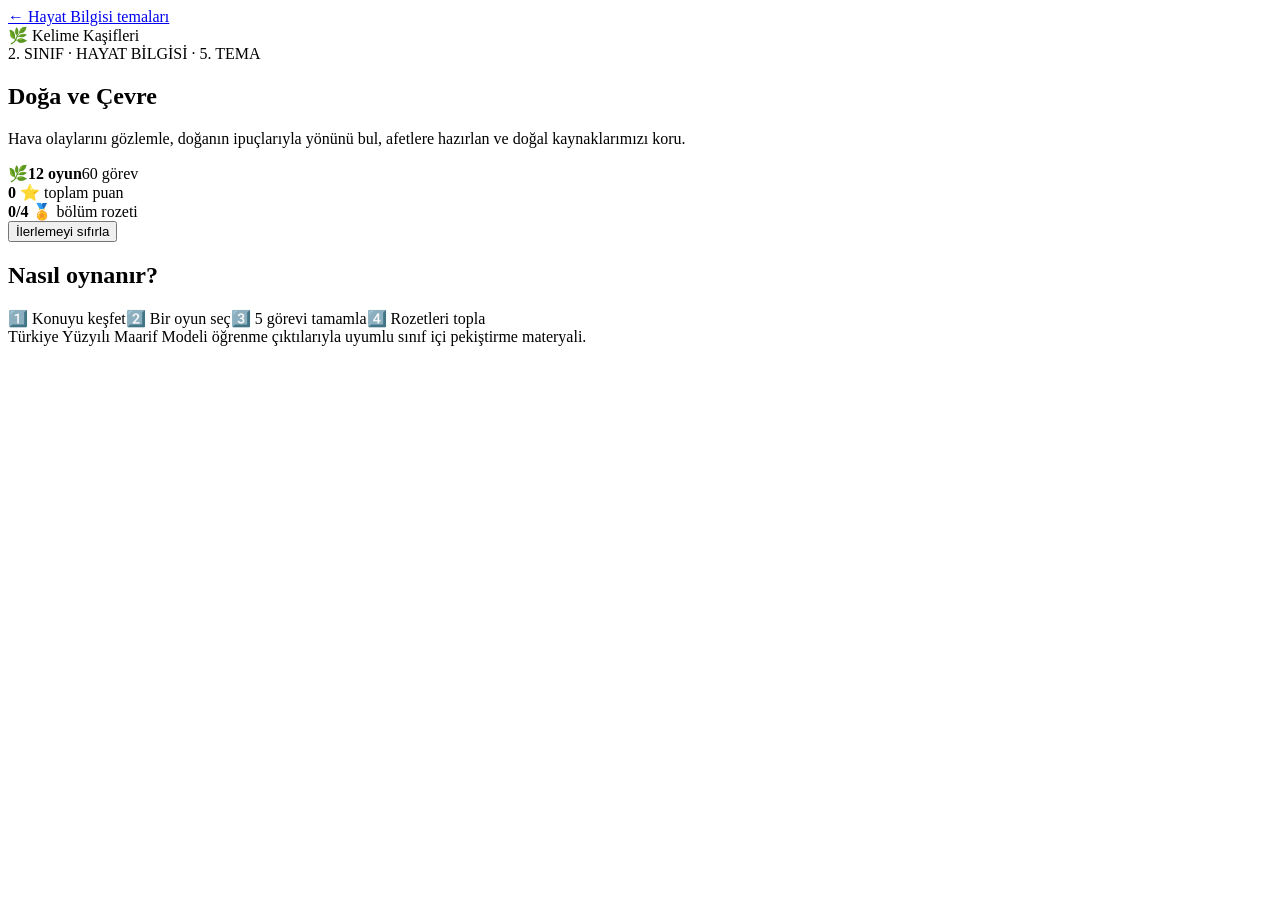
==== index.html @ 35b0f2c6 "Doga ve Cevre oyun sitesini kur" ====
<!doctype html>
<html lang="tr">
<head>
<meta charset="utf-8"><meta name="viewport" content="width=device-width,initial-scale=1">
<meta name="theme-color" content="#0f766e"><meta http-equiv="Cache-Control" content="no-cache, no-store, must-revalidate">
<title>Doğa ve Çevre | Kelime Kaşifleri</title>
<link rel="stylesheet" href="styles.css?v=1">
</head>
<body>
<header class="top"><a class="home" href="https://dilaleylak-svg.github.io/hayat-bilgisi/">← Hayat Bilgisi temaları</a><div class="brand">🌿 Kelime Kaşifleri</div></header>
<main>
<section class="hero">
<div><span class="eyebrow">2. SINIF · HAYAT BİLGİSİ · 5. TEMA</span><h1>Doğa ve Çevre</h1><p>Hava olaylarını gözlemle, doğanın ipuçlarıyla yönünü bul, afetlere hazırlan ve doğal kaynaklarımızı koru.</p></div>
<div class="hero-badge">🌿<b>12 oyun</b><span>60 görev</span></div>
</section>
<section class="progress"><div><b id="stars">0</b> ⭐ toplam puan</div><div><b id="badges">0/4</b> 🏅 bölüm rozeti</div><button id="reset" type="button">İlerlemeyi sıfırla</button></section>
<section class="how"><h2>Nasıl oynanır?</h2><div class="steps"><span>1️⃣ Konuyu keşfet</span><span>2️⃣ Bir oyun seç</span><span>3️⃣ 5 görevi tamamla</span><span>4️⃣ Rozetleri topla</span></div></section>
<section id="worlds" class="worlds"></section>
</main>
<div id="modal" class="modal" hidden><div class="gamebox">
<button id="close" class="close" aria-label="Oyunu kapat">✕</button>
<div id="gameHead"></div><div class="meter"><i id="bar"></i></div>
<div id="question"></div><div id="answers" class="answers"></div><div id="feedback" class="feedback" aria-live="polite"></div>
<button id="next" class="next" hidden>Sonraki görev →</button>
</div></div>
<footer>Türkiye Yüzyılı Maarif Modeli öğrenme çıktılarıyla uyumlu sınıf içi pekiştirme materyali.</footer>
<script src="app.js?v=1"></script>
</body></html>
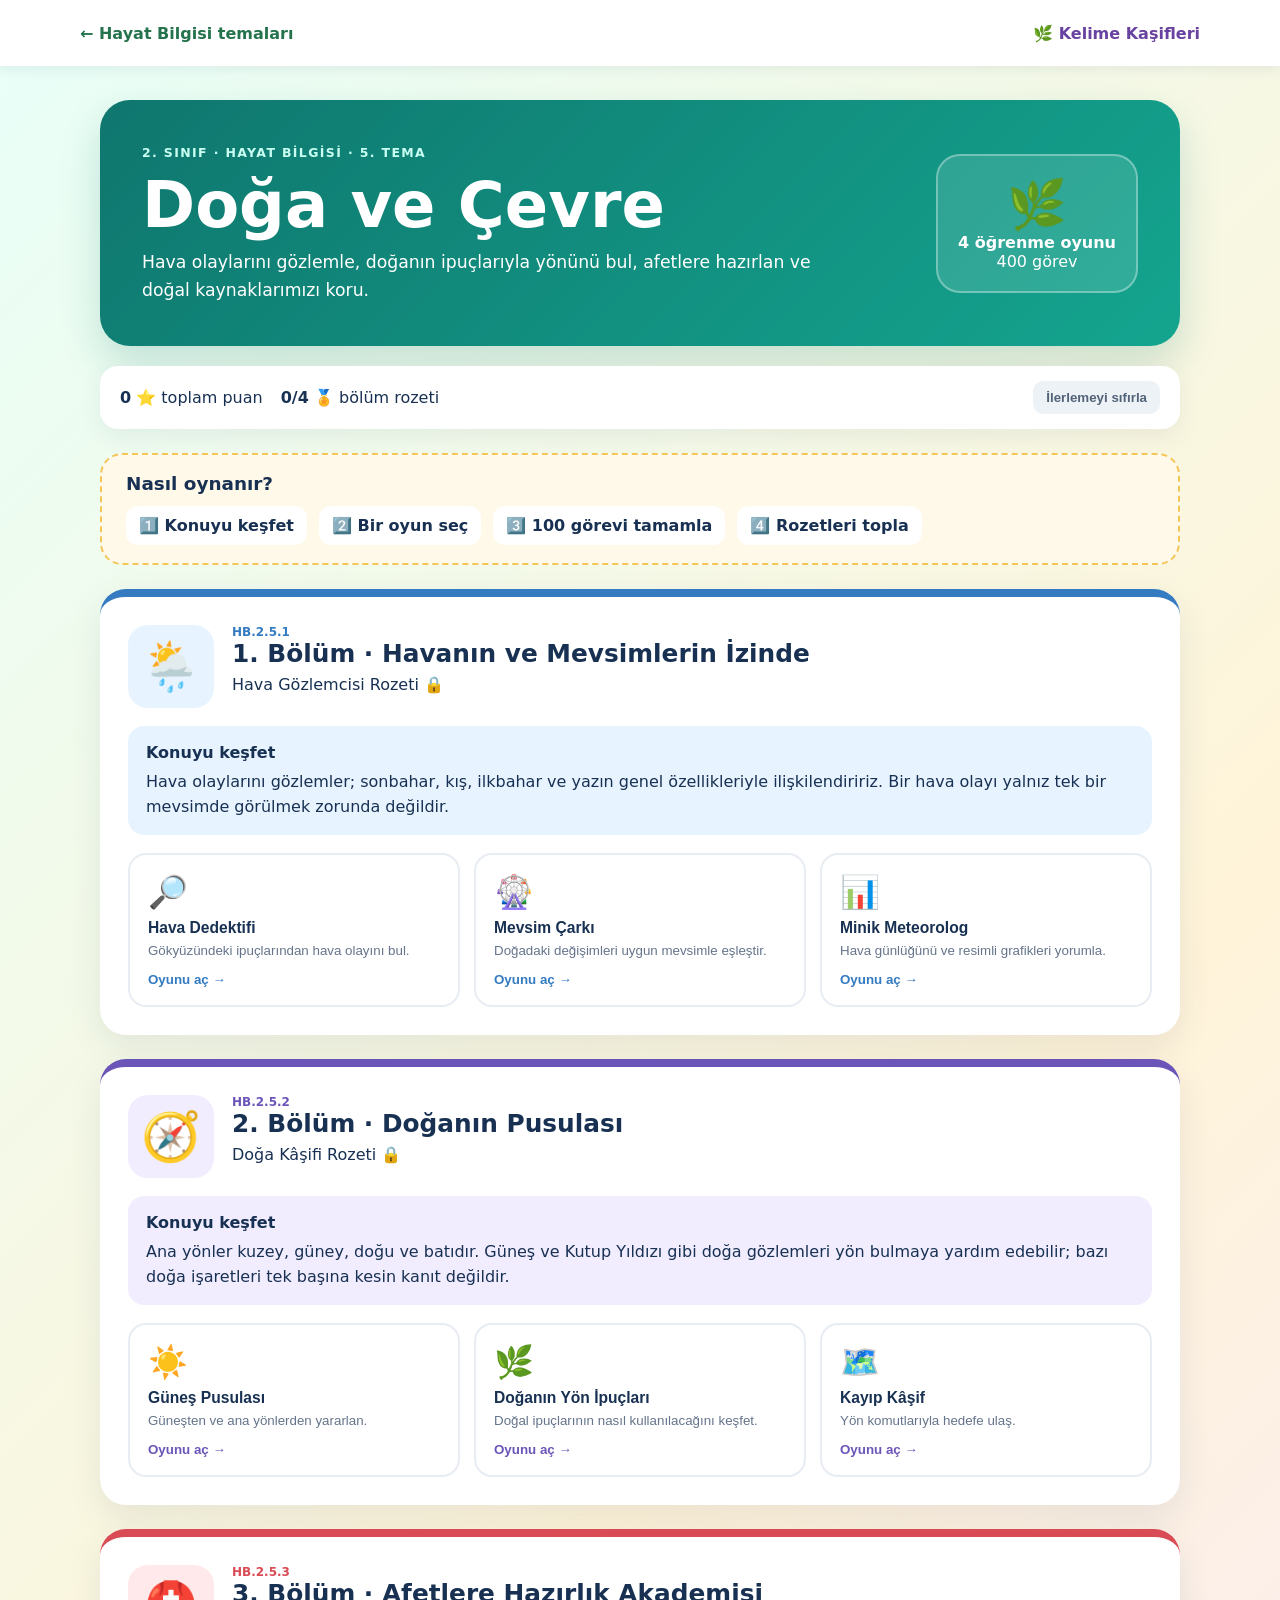
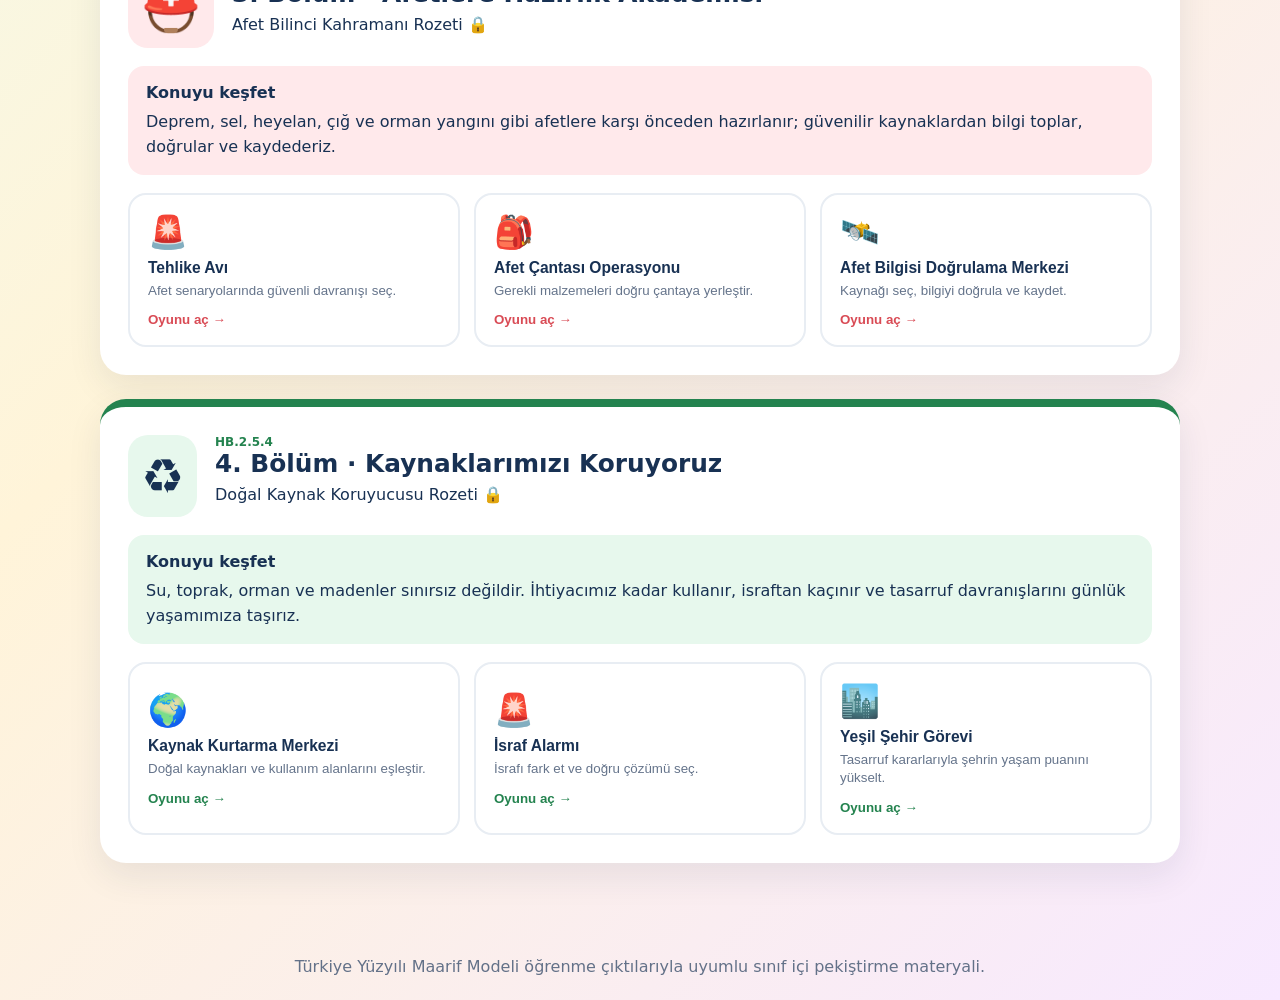
==== commit 53877650: "Tema sayacını 400 göreve güncelle" ====
--- a/index.html
+++ b/index.html
@@ -11,10 +11,10 @@
 <main>
 <section class="hero">
 <div><span class="eyebrow">2. SINIF · HAYAT BİLGİSİ · 5. TEMA</span><h1>Doğa ve Çevre</h1><p>Hava olaylarını gözlemle, doğanın ipuçlarıyla yönünü bul, afetlere hazırlan ve doğal kaynaklarımızı koru.</p></div>
-<div class="hero-badge">🌿<b>12 oyun</b><span>60 görev</span></div>
+<div class="hero-badge">🌿<b>4 öğrenme oyunu</b><span>400 görev</span></div>
 </section>
 <section class="progress"><div><b id="stars">0</b> ⭐ toplam puan</div><div><b id="badges">0/4</b> 🏅 bölüm rozeti</div><button id="reset" type="button">İlerlemeyi sıfırla</button></section>
-<section class="how"><h2>Nasıl oynanır?</h2><div class="steps"><span>1️⃣ Konuyu keşfet</span><span>2️⃣ Bir oyun seç</span><span>3️⃣ 5 görevi tamamla</span><span>4️⃣ Rozetleri topla</span></div></section>
+<section class="how"><h2>Nasıl oynanır?</h2><div class="steps"><span>1️⃣ Konuyu keşfet</span><span>2️⃣ Bir oyun seç</span><span>3️⃣ 100 görevi tamamla</span><span>4️⃣ Rozetleri topla</span></div></section>
 <section id="worlds" class="worlds"></section>
 </main>
 <div id="modal" class="modal" hidden><div class="gamebox">
@@ -24,5 +24,5 @@
 <button id="next" class="next" hidden>Sonraki görev →</button>
 </div></div>
 <footer>Türkiye Yüzyılı Maarif Modeli öğrenme çıktılarıyla uyumlu sınıf içi pekiştirme materyali.</footer>
-<script src="app.js?v=1"></script>
+<script src="app.js?v=100"></script>
 </body></html>
--- a/styles.css
+++ b/styles.css
@@ -0,0 +1 @@
+:root{--ink:#183153;--teal:#24734d;--mint:#e5f7ea;--gold:#f5b942;--paper:#fffdf7;--red:#e85d75}*{box-sizing:border-box}body{margin:0;font-family:Nunito,system-ui,-apple-system,"Segoe UI",sans-serif;color:var(--ink);background:linear-gradient(135deg,#e8fff8,#fff4d9 55%,#f7e9ff);min-height:100vh}.top{height:66px;background:#fff;display:flex;align-items:center;justify-content:space-between;padding:0 max(20px,calc((100% - 1120px)/2));box-shadow:0 2px 14px #163a5f18;position:sticky;top:0;z-index:5}.home{color:var(--teal);font-weight:900;text-decoration:none}.brand{font-weight:900;color:#6842a0}main{max-width:1120px;margin:auto;padding:34px 20px 70px}.hero{display:flex;align-items:center;justify-content:space-between;gap:30px;background:linear-gradient(135deg,#0f766e,#14a58f);color:white;border-radius:30px;padding:42px;box-shadow:0 18px 40px #0f766e33}.eyebrow{font-size:.78rem;font-weight:900;letter-spacing:.11em;color:#c9fff2}.hero h1{font-size:clamp(2rem,5vw,4rem);line-height:1;margin:12px 0}.hero p{max-width:700px;font-size:1.08rem;line-height:1.6;margin:0}.hero-badge{background:#ffffff20;border:2px solid #ffffff55;border-radius:24px;min-width:155px;padding:20px;text-align:center;font-size:3rem}.hero-badge b,.hero-badge span{display:block;font-size:1rem}.progress{margin:20px 0;display:flex;gap:18px;align-items:center;flex-wrap:wrap;background:white;border-radius:18px;padding:15px 20px;box-shadow:0 8px 25px #18315312}.progress div{font-size:1rem}.progress button{margin-left:auto;border:0;background:#edf2f7;color:#526277;border-radius:10px;padding:9px 13px;font-weight:700;cursor:pointer}.how{background:#fff9e9;border:2px dashed #f4c557;border-radius:22px;padding:18px 24px;margin:24px 0}.how h2{margin:0 0 12px;font-size:1.15rem}.steps{display:flex;gap:12px;flex-wrap:wrap}.steps span{background:white;border-radius:12px;padding:10px 13px;font-weight:800}.worlds{display:grid;gap:24px}.world{background:white;border-radius:26px;padding:28px;box-shadow:0 13px 35px #18315316;border-top:8px solid var(--c)}.world-head{display:flex;gap:18px;align-items:flex-start}.world-icon{font-size:3rem;background:var(--soft);border-radius:20px;padding:13px}.world h2{margin:0 0 7px;font-size:1.55rem}.code{font-size:.75rem;color:var(--c);font-weight:900}.intro{background:var(--soft);border-radius:16px;padding:15px 18px;margin:18px 0;line-height:1.55}.intro b{display:block;margin-bottom:4px}.cards{display:grid;grid-template-columns:repeat(3,1fr);gap:14px}.card{border:2px solid #e8edf3;background:#fff;border-radius:18px;padding:18px;text-align:left;cursor:pointer;transition:.2s;color:var(--ink)}.card:hover{transform:translateY(-3px);border-color:var(--c);box-shadow:0 9px 20px #18315315}.card .emoji{font-size:2rem}.card h3{margin:8px 0 5px}.card p{margin:0;color:#65748b;line-height:1.4}.card strong{display:block;color:var(--c);margin-top:12px}.modal{position:fixed;inset:0;background:#10243bd9;z-index:20;display:grid;place-items:center;padding:18px}.modal[hidden]{display:none}.gamebox{background:var(--paper);border-radius:28px;width:min(680px,100%);min-height:470px;padding:30px;position:relative;box-shadow:0 25px 80px #0008}.close{position:absolute;right:18px;top:16px;border:0;background:#edf2f7;width:38px;height:38px;border-radius:50%;font-size:1rem;cursor:pointer}.game-title{font-size:1.35rem;font-weight:950;margin-right:40px}.game-meta{color:#6b7890;margin-top:4px}.meter{height:10px;background:#e8edf3;border-radius:9px;margin:18px 0;overflow:hidden}.meter i{display:block;height:100%;width:0;background:linear-gradient(90deg,#16a085,#f5b942);transition:.3s}.qno{font-weight:900;color:var(--teal);font-size:.85rem}.prompt{font-size:1.35rem;font-weight:900;margin:10px 0}.scene{text-align:center;font-size:2.3rem;background:#f3f8fb;border-radius:16px;padding:15px;margin-bottom:15px;white-space:pre-line}.answers{display:grid;grid-template-columns:1fr 1fr;gap:11px}.answer{border:2px solid #dbe4ec;background:white;border-radius:14px;padding:13px;font-size:1rem;font-weight:750;color:var(--ink);cursor:pointer}.answer:hover{border-color:#14a58f}.answer.good{background:#dcfce7;border-color:#22a45b}.answer.bad{background:#ffe4e8;border-color:#e85d75}.answer:disabled{cursor:default}.feedback{min-height:48px;margin-top:15px;font-weight:800}.next{display:block;margin-left:auto;border:0;border-radius:13px;background:var(--teal);color:#fff;padding:12px 18px;font-weight:900;cursor:pointer}.result{text-align:center;padding:25px 5px}.result .cup{font-size:5rem}.result h2{font-size:2rem;margin:10px}.result p{font-size:1.1rem}.play-again{border:0;border-radius:13px;background:var(--teal);color:white;padding:13px 20px;font-weight:900;cursor:pointer}footer{text-align:center;padding:24px;color:#637188}@media(max-width:760px){.hero{padding:28px;align-items:flex-start}.hero-badge{display:none}.cards{grid-template-columns:1fr}.world{padding:20px}.answers{grid-template-columns:1fr}.progress button{margin-left:0}.gamebox{padding:24px 18px}.top{padding:0 15px}}
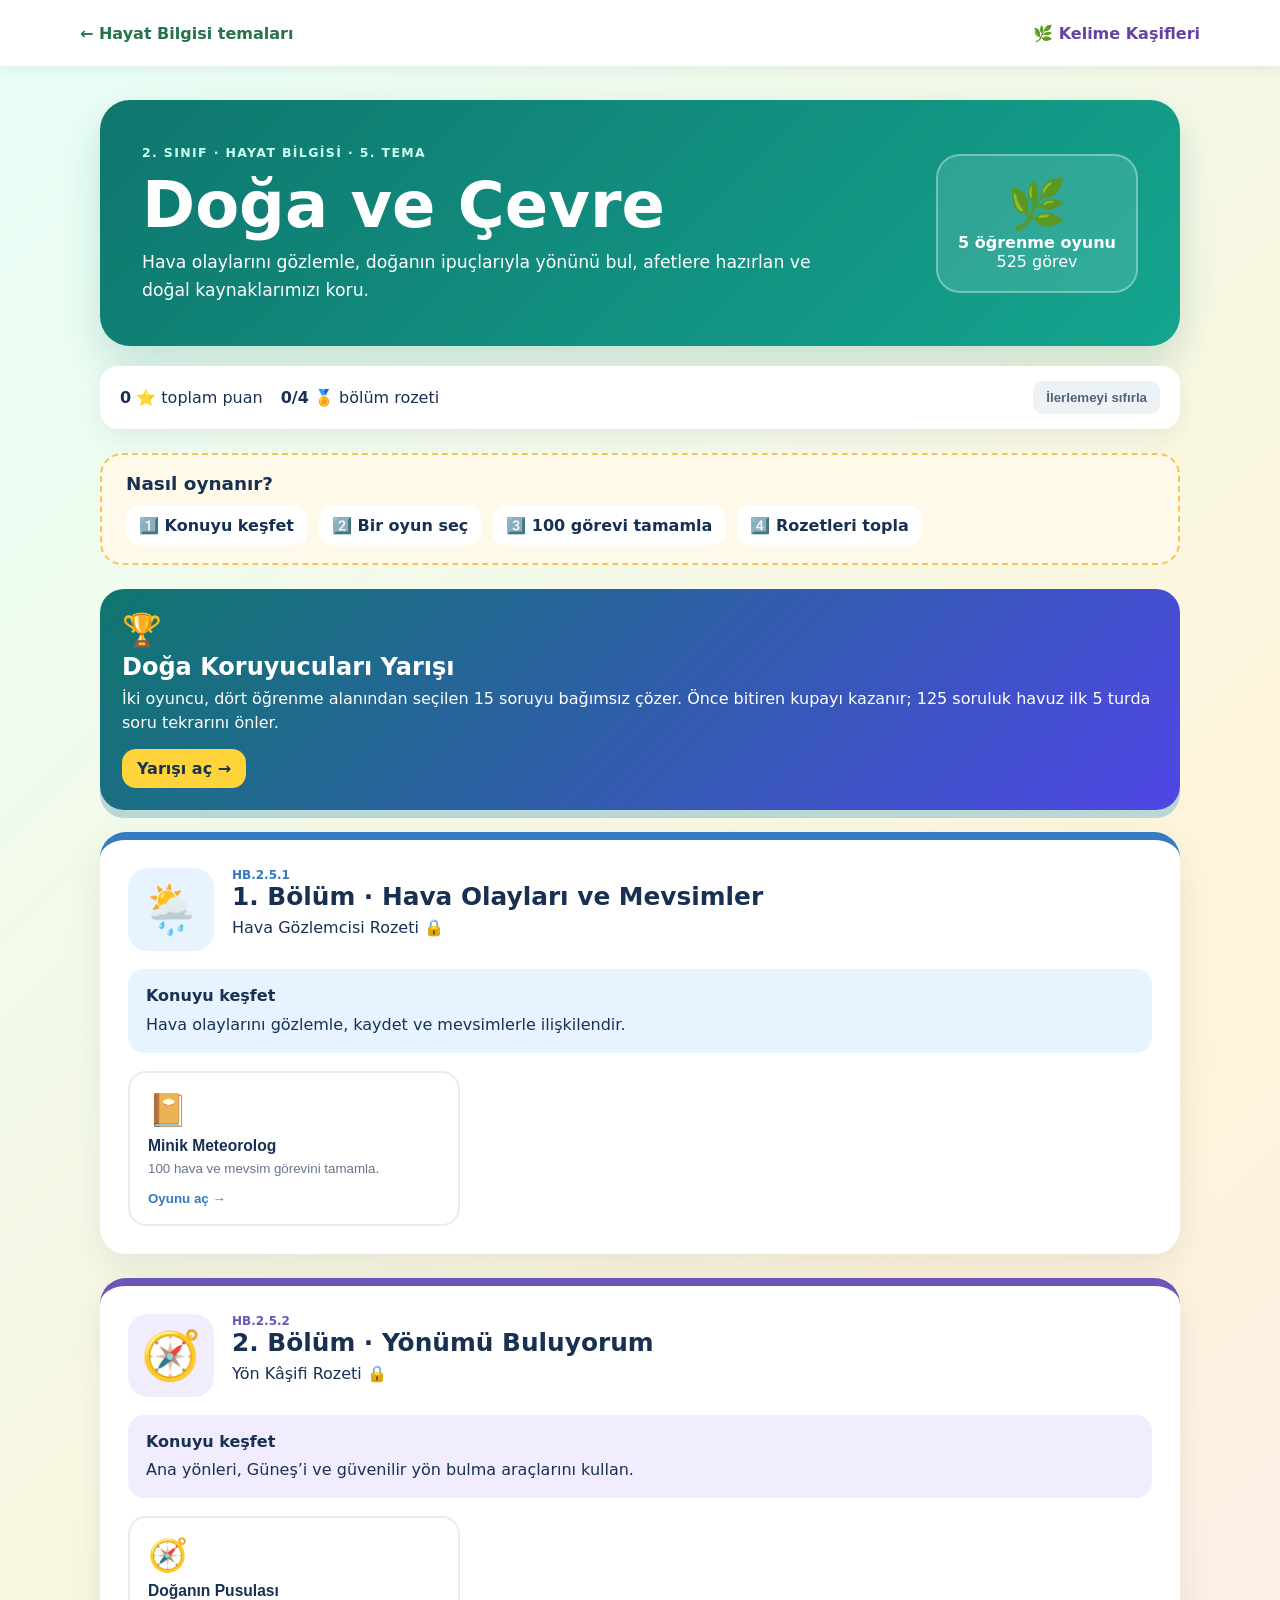
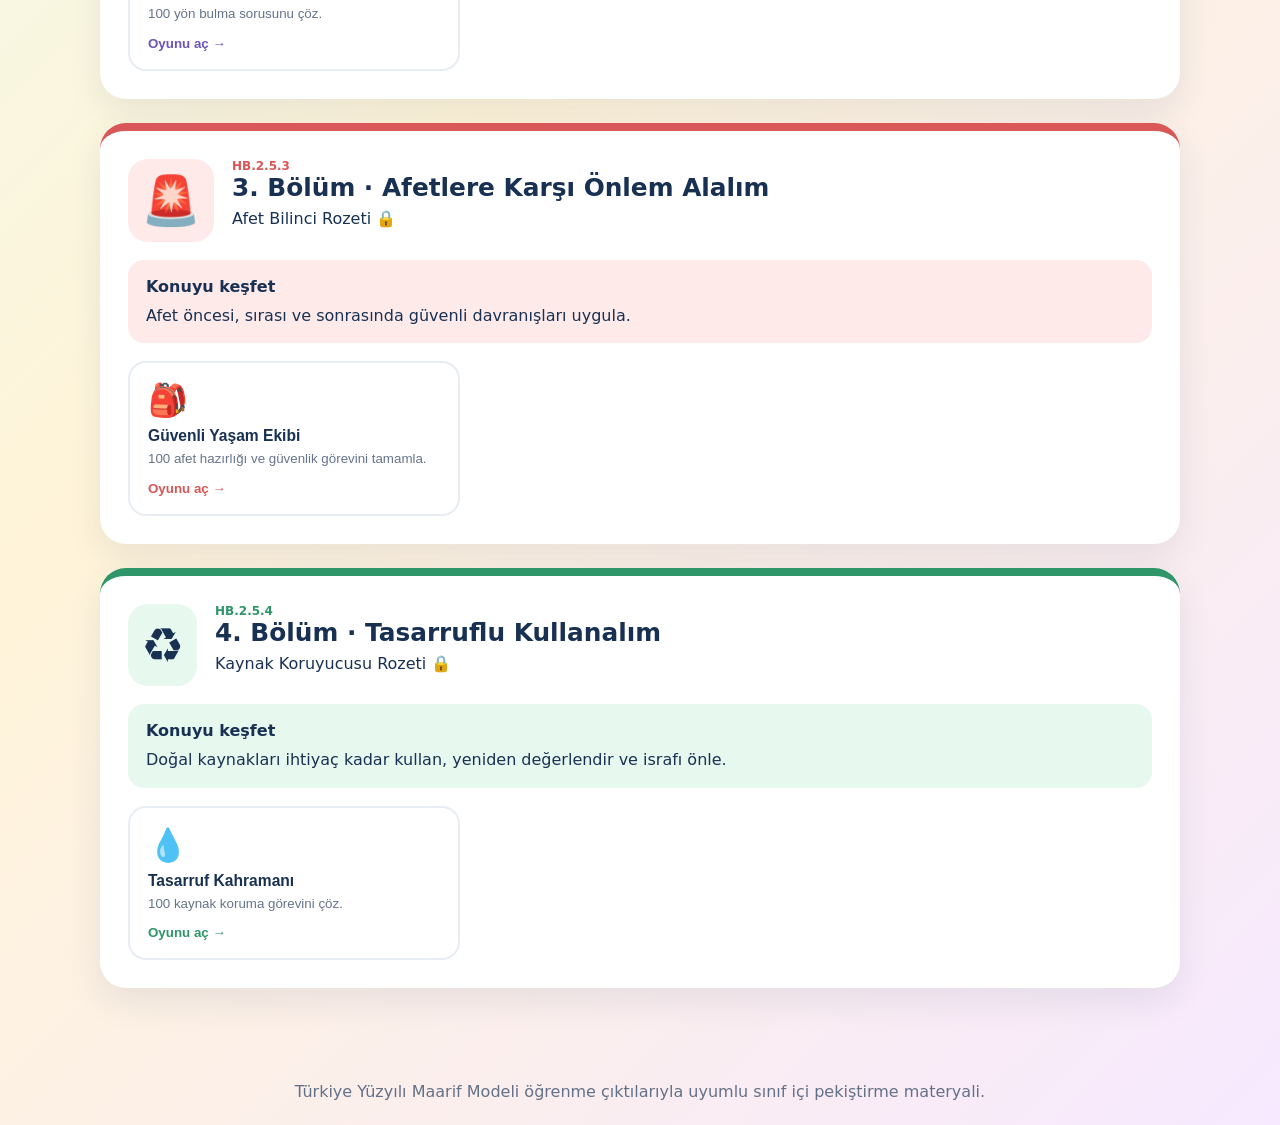
==== commit b2aa7c63: "Doğa ve Çevre temasına yarışma bağlantısı ekle" ====
--- a/index.html
+++ b/index.html
@@ -11,10 +11,16 @@
 <main>
 <section class="hero">
 <div><span class="eyebrow">2. SINIF · HAYAT BİLGİSİ · 5. TEMA</span><h1>Doğa ve Çevre</h1><p>Hava olaylarını gözlemle, doğanın ipuçlarıyla yönünü bul, afetlere hazırlan ve doğal kaynaklarımızı koru.</p></div>
-<div class="hero-badge">🌿<b>4 öğrenme oyunu</b><span>400 görev</span></div>
+<div class="hero-badge">🌿<b>5 öğrenme oyunu</b><span>525 görev</span></div>
 </section>
 <section class="progress"><div><b id="stars">0</b> ⭐ toplam puan</div><div><b id="badges">0/4</b> 🏅 bölüm rozeti</div><button id="reset" type="button">İlerlemeyi sıfırla</button></section>
 <section class="how"><h2>Nasıl oynanır?</h2><div class="steps"><span>1️⃣ Konuyu keşfet</span><span>2️⃣ Bir oyun seç</span><span>3️⃣ 100 görevi tamamla</span><span>4️⃣ Rozetleri topla</span></div></section>
+<section style="margin:22px 0;background:linear-gradient(135deg,#0f766e,#4f46e5);border-radius:24px;padding:22px;color:#fff;box-shadow:0 8px 0 #b9d8d5">
+<a href="doga-cevre-yarisi.html?v=1" style="display:block;color:#fff;text-decoration:none">
+<div style="font-size:2rem">🏆</div><h2 style="margin:4px 0">Doğa Koruyucuları Yarışı</h2>
+<p style="margin:6px 0 14px;line-height:1.5">İki oyuncu, dört öğrenme alanından seçilen 15 soruyu bağımsız çözer. Önce bitiren kupayı kazanır; 125 soruluk havuz ilk 5 turda soru tekrarını önler.</p>
+<strong style="display:inline-block;background:#ffd43b;color:#17324d;padding:10px 15px;border-radius:14px">Yarışı aç →</strong>
+</a></section>
 <section id="worlds" class="worlds"></section>
 </main>
 <div id="modal" class="modal" hidden><div class="gamebox">
@@ -24,5 +30,5 @@
 <button id="next" class="next" hidden>Sonraki görev →</button>
 </div></div>
 <footer>Türkiye Yüzyılı Maarif Modeli öğrenme çıktılarıyla uyumlu sınıf içi pekiştirme materyali.</footer>
-<script src="app.js?v=100"></script>
+<script src="app.js?v=101"></script>
 </body></html>
